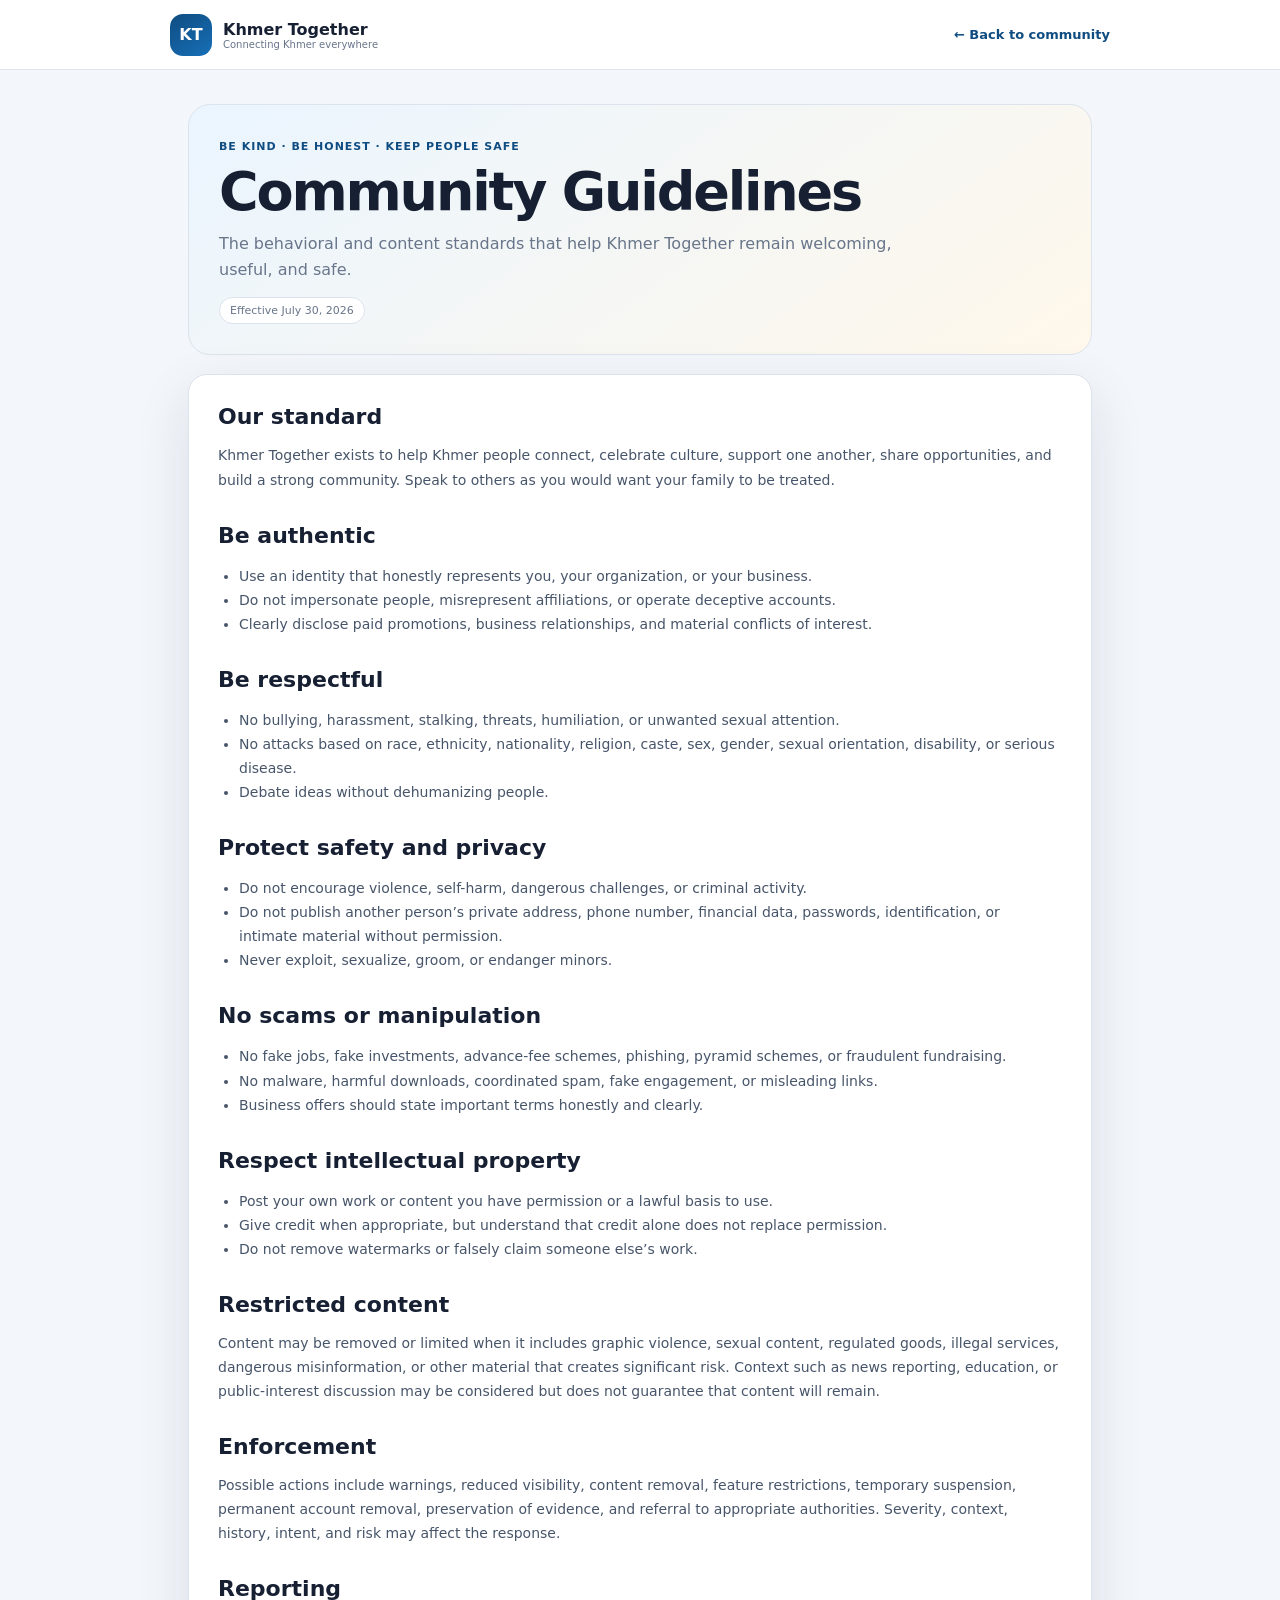
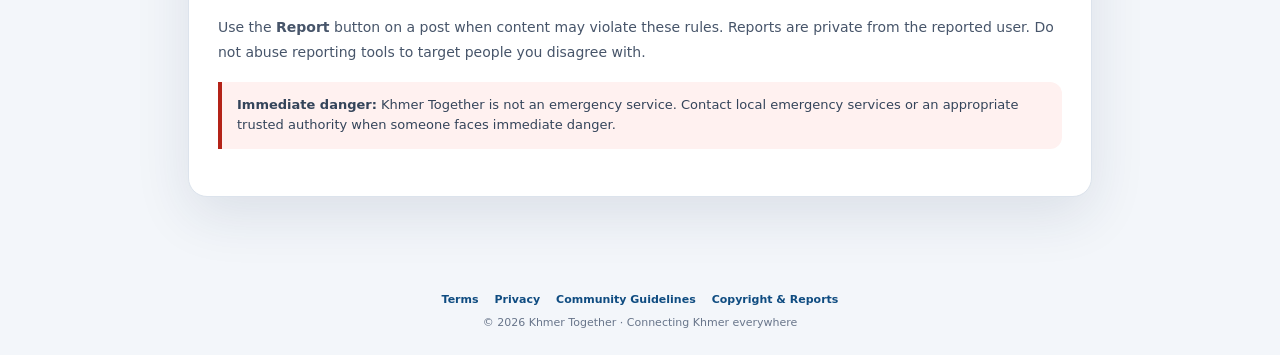
==== guidelines.html @ 00b8fb3c "Add files via upload" ====
<!doctype html>
<html lang="en">
<head>
  <meta charset="utf-8">
  <meta name="viewport" content="width=device-width,initial-scale=1">
  <meta name="description" content="The behavioral and content standards that help Khmer Together remain welcoming, useful, and safe.">
  <meta name="theme-color" content="#0f4c81">
  <title>Community Guidelines · Khmer Together</title>
  <link rel="icon" href="/favicon.svg" type="image/svg+xml">
  <link rel="stylesheet" href="/legal.css">
</head>
<body>
  <header class="legal-topbar">
    <a class="legal-brand" href="/">
      <span class="legal-mark">KT</span>
      <span><strong>Khmer Together</strong><small>Connecting Khmer everywhere</small></span>
    </a>
    <a class="back-link" href="/">← Back to community</a>
  </header>
  <main class="legal-shell">
    <section class="legal-hero">
      <span class="legal-kicker">BE KIND · BE HONEST · KEEP PEOPLE SAFE</span>
      <h1>Community Guidelines</h1>
      <p>The behavioral and content standards that help Khmer Together remain welcoming, useful, and safe.</p>
      <span class="updated">Effective July 30, 2026</span>
    </section>
    <article class="legal-card">
      
<h2>Our standard</h2>
<p>Khmer Together exists to help Khmer people connect, celebrate culture, support one another, share opportunities, and build a strong community. Speak to others as you would want your family to be treated.</p>

<h2>Be authentic</h2>
<ul>
  <li>Use an identity that honestly represents you, your organization, or your business.</li>
  <li>Do not impersonate people, misrepresent affiliations, or operate deceptive accounts.</li>
  <li>Clearly disclose paid promotions, business relationships, and material conflicts of interest.</li>
</ul>

<h2>Be respectful</h2>
<ul>
  <li>No bullying, harassment, stalking, threats, humiliation, or unwanted sexual attention.</li>
  <li>No attacks based on race, ethnicity, nationality, religion, caste, sex, gender, sexual orientation, disability, or serious disease.</li>
  <li>Debate ideas without dehumanizing people.</li>
</ul>

<h2>Protect safety and privacy</h2>
<ul>
  <li>Do not encourage violence, self-harm, dangerous challenges, or criminal activity.</li>
  <li>Do not publish another person’s private address, phone number, financial data, passwords, identification, or intimate material without permission.</li>
  <li>Never exploit, sexualize, groom, or endanger minors.</li>
</ul>

<h2>No scams or manipulation</h2>
<ul>
  <li>No fake jobs, fake investments, advance-fee schemes, phishing, pyramid schemes, or fraudulent fundraising.</li>
  <li>No malware, harmful downloads, coordinated spam, fake engagement, or misleading links.</li>
  <li>Business offers should state important terms honestly and clearly.</li>
</ul>

<h2>Respect intellectual property</h2>
<ul>
  <li>Post your own work or content you have permission or a lawful basis to use.</li>
  <li>Give credit when appropriate, but understand that credit alone does not replace permission.</li>
  <li>Do not remove watermarks or falsely claim someone else’s work.</li>
</ul>

<h2>Restricted content</h2>
<p>Content may be removed or limited when it includes graphic violence, sexual content, regulated goods, illegal services, dangerous misinformation, or other material that creates significant risk. Context such as news reporting, education, or public-interest discussion may be considered but does not guarantee that content will remain.</p>

<h2>Enforcement</h2>
<p>Possible actions include warnings, reduced visibility, content removal, feature restrictions, temporary suspension, permanent account removal, preservation of evidence, and referral to appropriate authorities. Severity, context, history, intent, and risk may affect the response.</p>

<h2>Reporting</h2>
<p>Use the <strong>Report</strong> button on a post when content may violate these rules. Reports are private from the reported user. Do not abuse reporting tools to target people you disagree with.</p>

<div class="notice danger"><strong>Immediate danger:</strong> Khmer Together is not an emergency service. Contact local emergency services or an appropriate trusted authority when someone faces immediate danger.</div>

    </article>
  </main>
  
  <footer class="legal-footer">
    <nav>
      <a href="/terms.html">Terms</a>
      <a href="/privacy.html">Privacy</a>
      <a href="/guidelines.html">Community Guidelines</a>
      <a href="/copyright.html">Copyright &amp; Reports</a>
    </nav>
    <div>© 2026 Khmer Together · Connecting Khmer everywhere</div>
  </footer>

</body>
</html>
---- legal.css ----
:root{
  --blue:#0f4c81;--blue2:#0a3962;--ink:#172033;--muted:#68758a;
  --line:#dce3ec;--soft:#f4f7fb;--card:#fff;--red:#b42318;
  --shadow:0 18px 55px rgba(24,50,82,.11)
}
*{box-sizing:border-box}
html{scroll-behavior:smooth}
body{
  margin:0;background:#f3f6fa;color:var(--ink);
  font-family:Inter,ui-sans-serif,system-ui,-apple-system,BlinkMacSystemFont,"Segoe UI",sans-serif
}
a{color:var(--blue)}
.legal-topbar{
  height:70px;background:rgba(255,255,255,.96);backdrop-filter:blur(12px);
  border-bottom:1px solid var(--line);display:flex;align-items:center;justify-content:space-between;
  padding:0 max(18px,calc((100vw - 940px)/2));position:sticky;top:0;z-index:10
}
.legal-brand{display:flex;align-items:center;gap:11px;text-decoration:none;color:var(--ink)}
.legal-mark{
  width:42px;height:42px;border-radius:13px;background:linear-gradient(145deg,var(--blue),#1770b8);
  color:#fff;font-weight:900;display:grid;place-items:center
}
.legal-brand strong{display:block}.legal-brand small{display:block;color:var(--muted);font-size:10px}
.back-link{text-decoration:none;font-weight:850;font-size:13px}
.legal-shell{max-width:940px;margin:34px auto 70px;padding:0 18px}
.legal-hero{
  padding:30px;border-radius:22px;background:linear-gradient(145deg,#eaf5ff,#fff8eb);
  border:1px solid var(--line);margin-bottom:19px
}
.legal-kicker{font-size:11px;font-weight:900;letter-spacing:.09em;color:var(--blue)}
.legal-hero h1{font-size:clamp(34px,6vw,54px);letter-spacing:-.04em;line-height:1.05;margin:10px 0}
.legal-hero p{max-width:720px;color:var(--muted);line-height:1.65;margin:0}
.updated{display:inline-block;margin-top:14px;background:#fff;border:1px solid var(--line);border-radius:999px;padding:6px 10px;font-size:11px;color:var(--muted)}
.legal-card{background:#fff;border:1px solid var(--line);box-shadow:var(--shadow);border-radius:19px;padding:29px}
.legal-card h2{font-size:22px;margin:31px 0 9px}
.legal-card h2:first-child{margin-top:0}
.legal-card h3{font-size:16px;margin:22px 0 7px}
.legal-card p,.legal-card li{color:#47556a;line-height:1.72;font-size:14px}
.legal-card ul,.legal-card ol{padding-left:21px}
.notice{
  border-left:4px solid var(--blue);background:#eef6fc;border-radius:0 12px 12px 0;
  padding:13px 15px;margin:18px 0;color:#34445a;font-size:13px;line-height:1.6
}
.warning{border-left-color:#c27b00;background:#fff7e5}
.danger{border-left-color:var(--red);background:#fff1f0}
.policy-grid{display:grid;grid-template-columns:1fr 1fr;gap:13px;margin:16px 0}
.policy-box{background:var(--soft);border:1px solid var(--line);border-radius:14px;padding:15px}
.policy-box strong{display:block;margin-bottom:5px}.policy-box p{margin:0;font-size:13px}
.legal-footer{text-align:center;color:var(--muted);font-size:11px;padding:26px 18px}
.legal-footer nav{display:flex;justify-content:center;flex-wrap:wrap;gap:10px 16px;margin-bottom:10px}
.legal-footer a{font-weight:800;text-decoration:none}
@media(max-width:650px){
  .legal-brand small{display:none}.legal-hero,.legal-card{padding:22px}
  .policy-grid{grid-template-columns:1fr}.legal-shell{margin-top:20px}
}
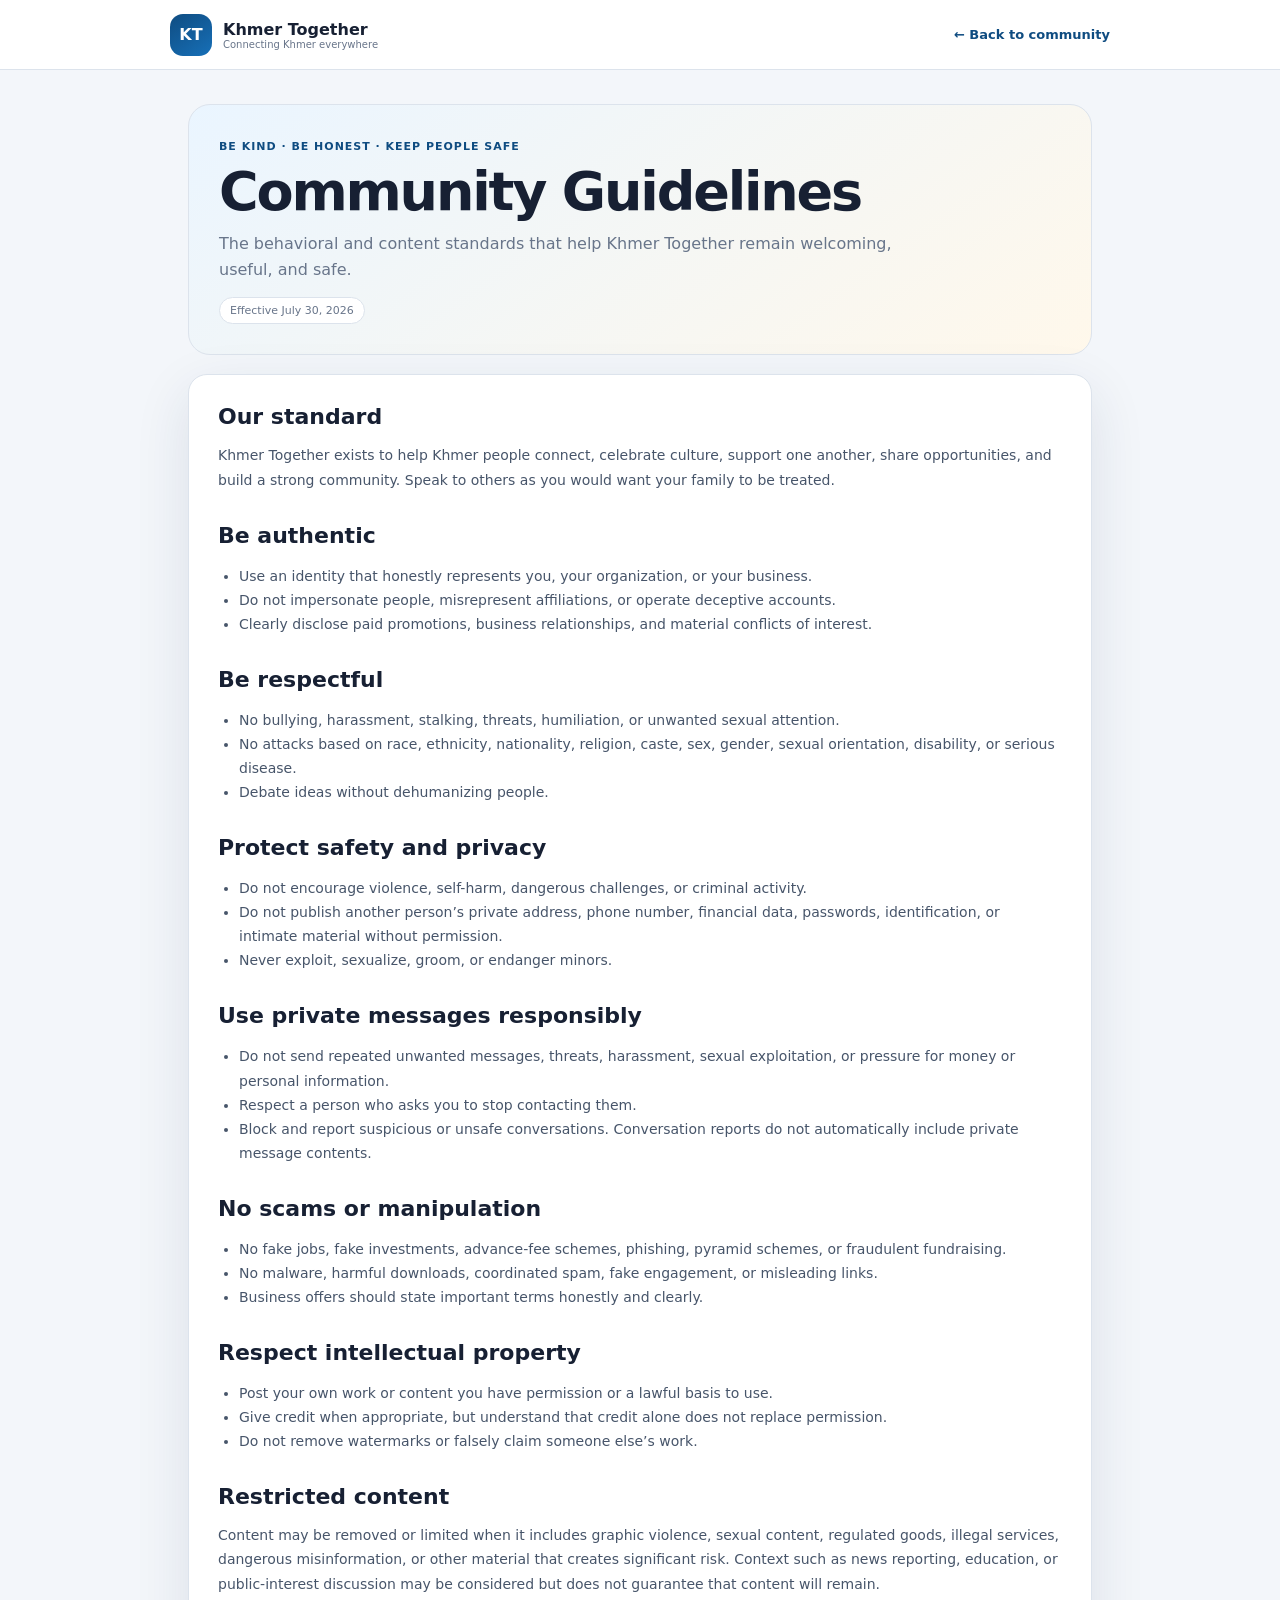
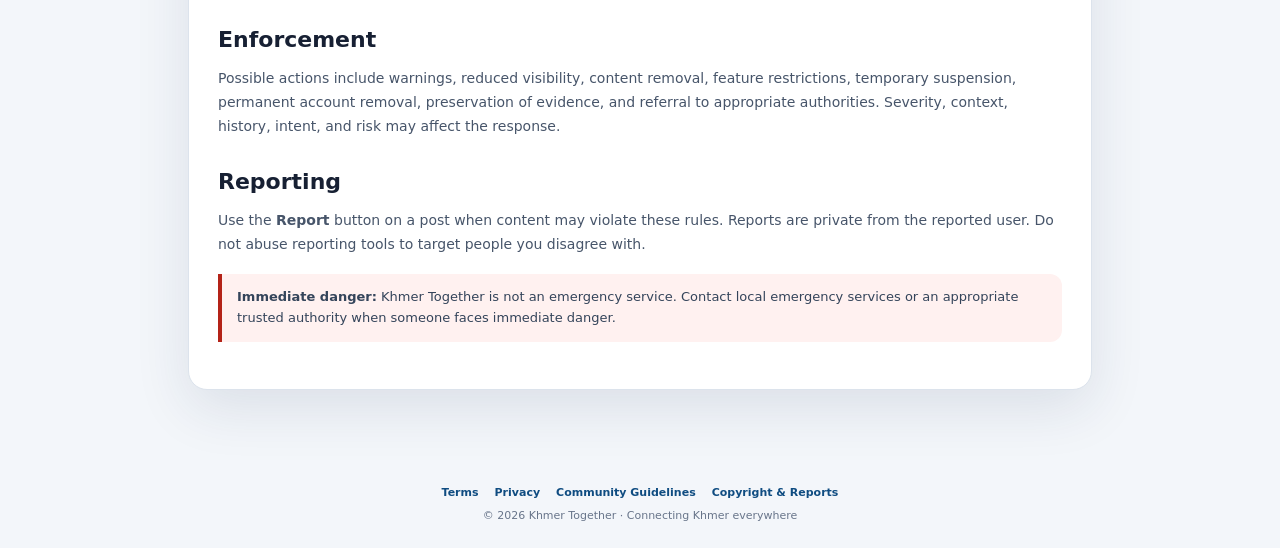
==== commit fda7a771: "Add files via upload" ====
--- a/guidelines.html
+++ b/guidelines.html
@@ -50,6 +50,13 @@
   <li>Never exploit, sexualize, groom, or endanger minors.</li>
 </ul>
 
+<h2>Use private messages responsibly</h2>
+<ul>
+  <li>Do not send repeated unwanted messages, threats, harassment, sexual exploitation, or pressure for money or personal information.</li>
+  <li>Respect a person who asks you to stop contacting them.</li>
+  <li>Block and report suspicious or unsafe conversations. Conversation reports do not automatically include private message contents.</li>
+</ul>
+
 <h2>No scams or manipulation</h2>
 <ul>
   <li>No fake jobs, fake investments, advance-fee schemes, phishing, pyramid schemes, or fraudulent fundraising.</li>
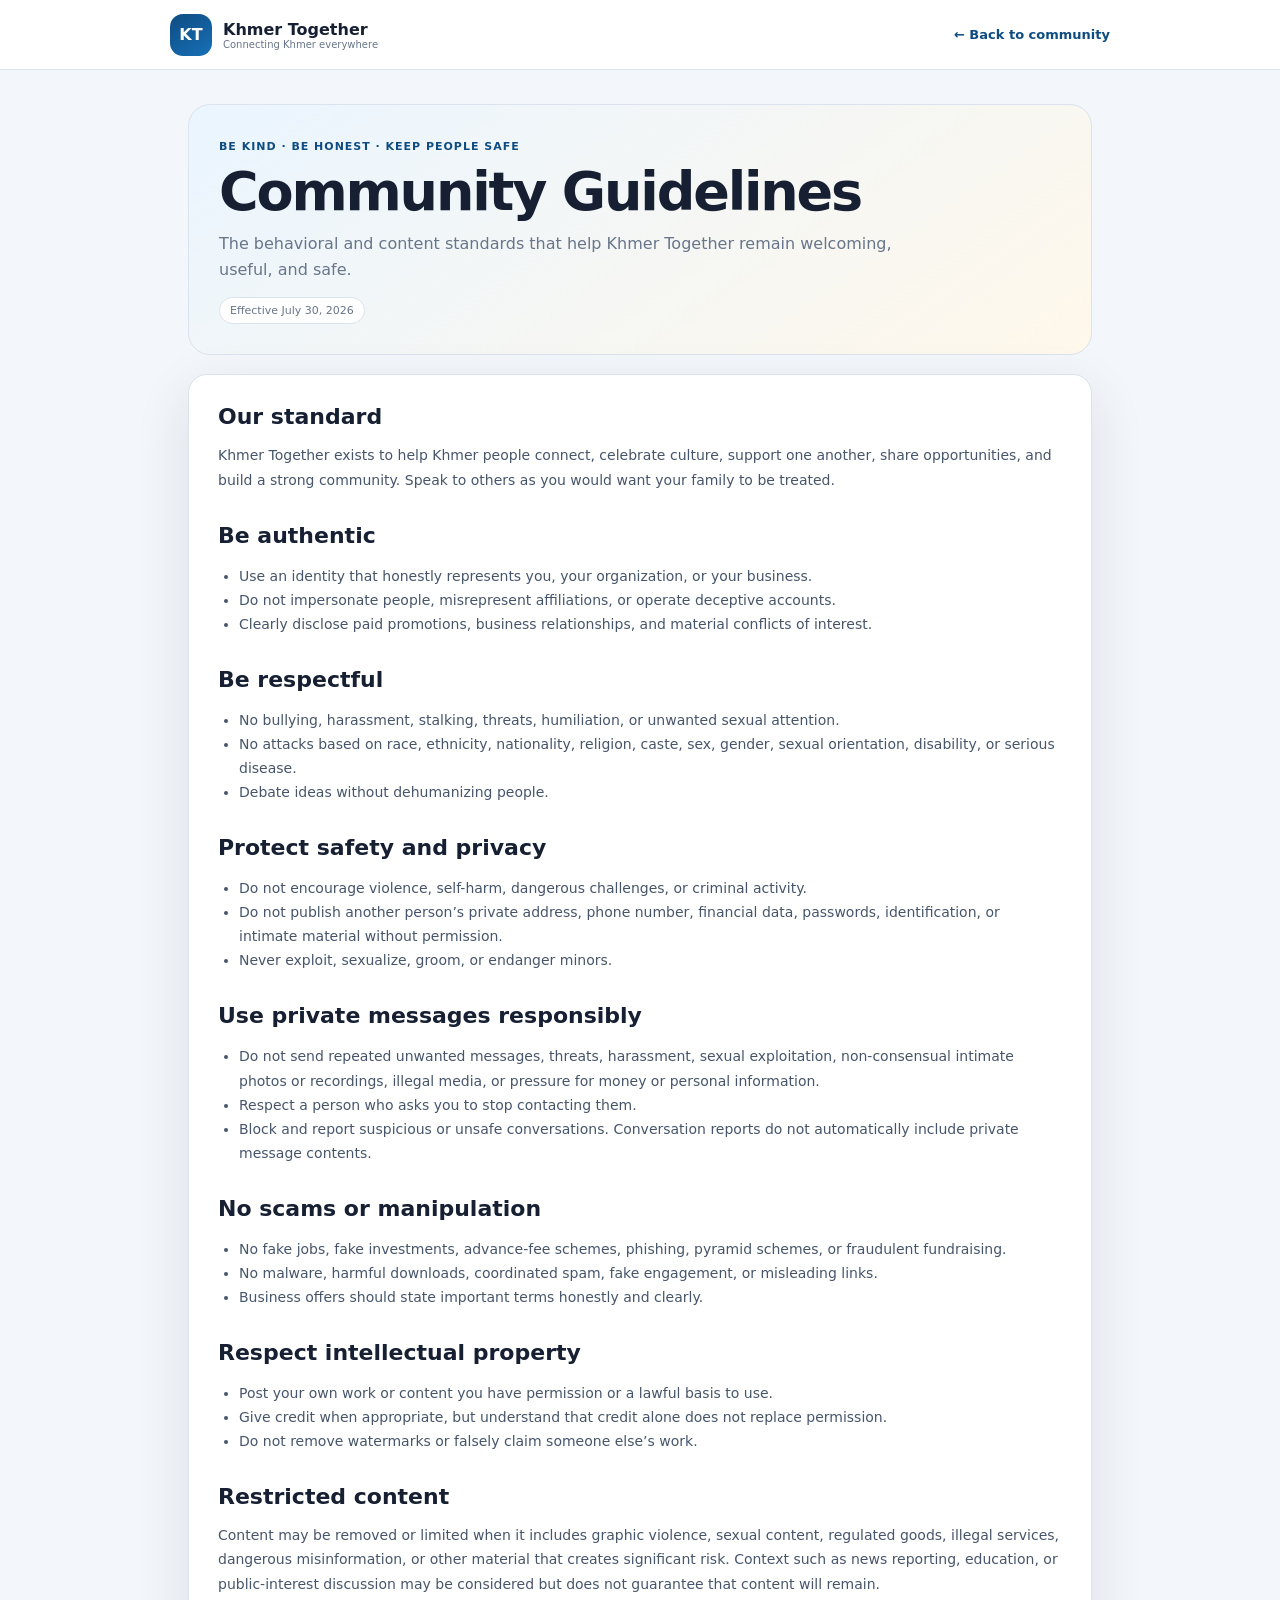
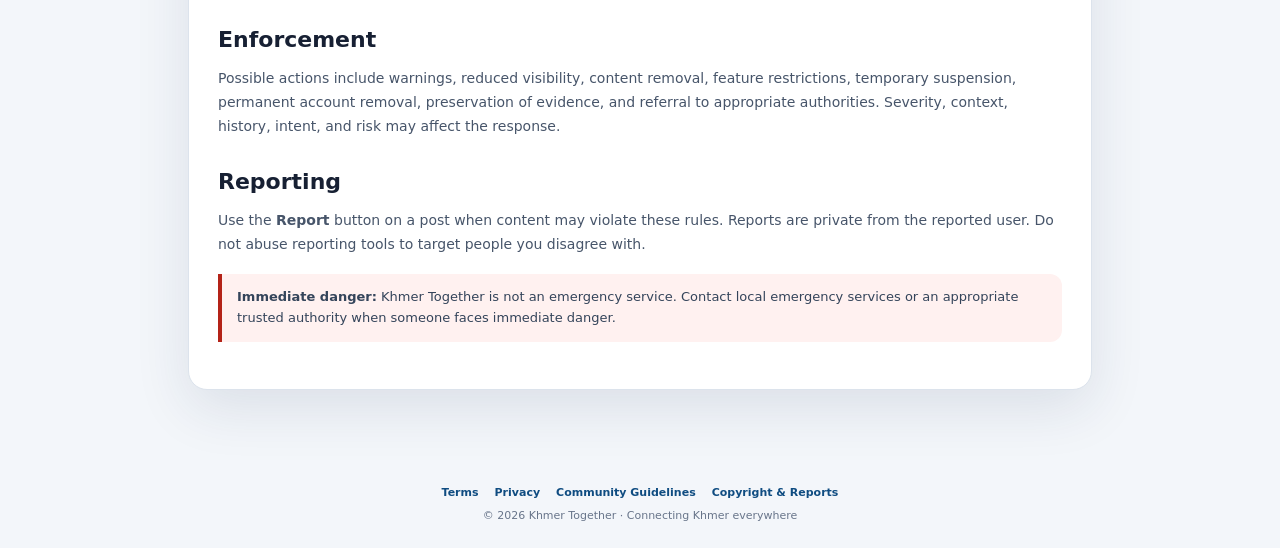
==== commit c8bf7898: "Add files via upload" ====
--- a/guidelines.html
+++ b/guidelines.html
@@ -52,7 +52,7 @@
 
 <h2>Use private messages responsibly</h2>
 <ul>
-  <li>Do not send repeated unwanted messages, threats, harassment, sexual exploitation, or pressure for money or personal information.</li>
+  <li>Do not send repeated unwanted messages, threats, harassment, sexual exploitation, non-consensual intimate photos or recordings, illegal media, or pressure for money or personal information.</li>
   <li>Respect a person who asks you to stop contacting them.</li>
   <li>Block and report suspicious or unsafe conversations. Conversation reports do not automatically include private message contents.</li>
 </ul>
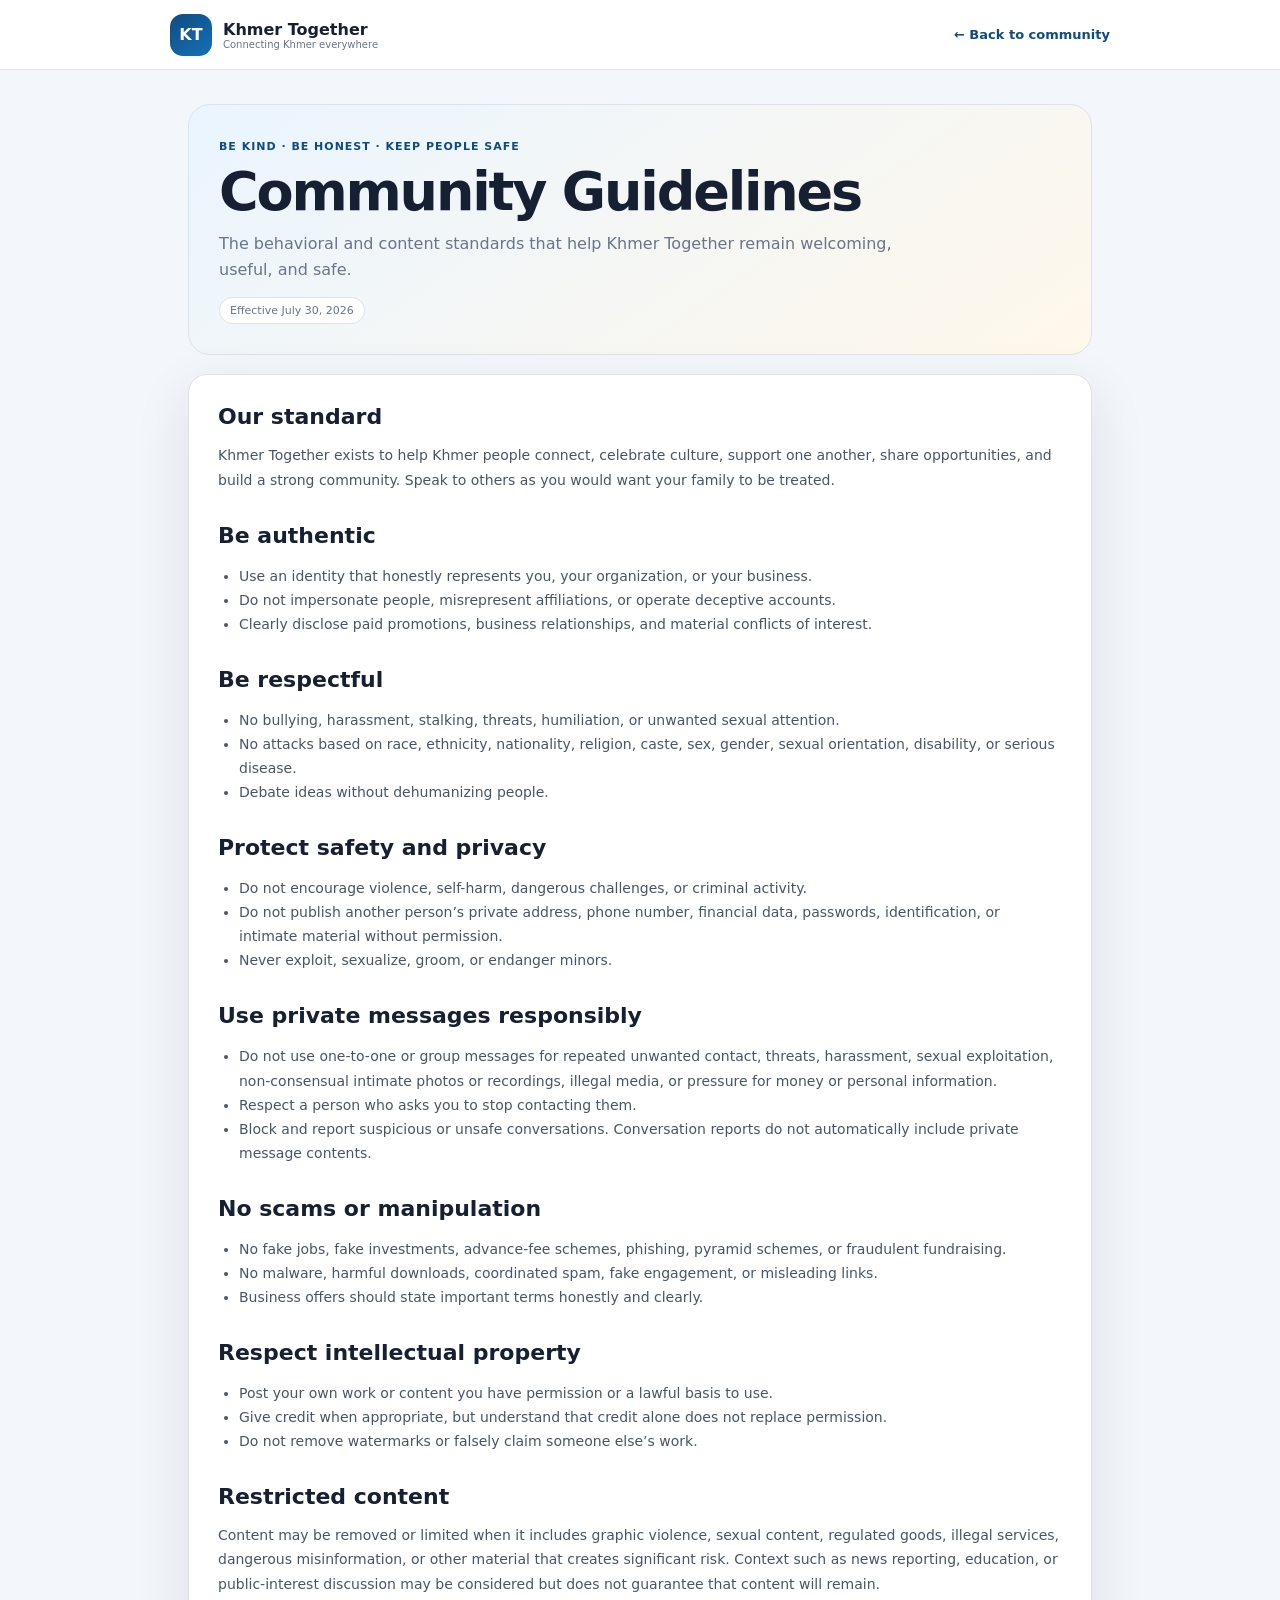
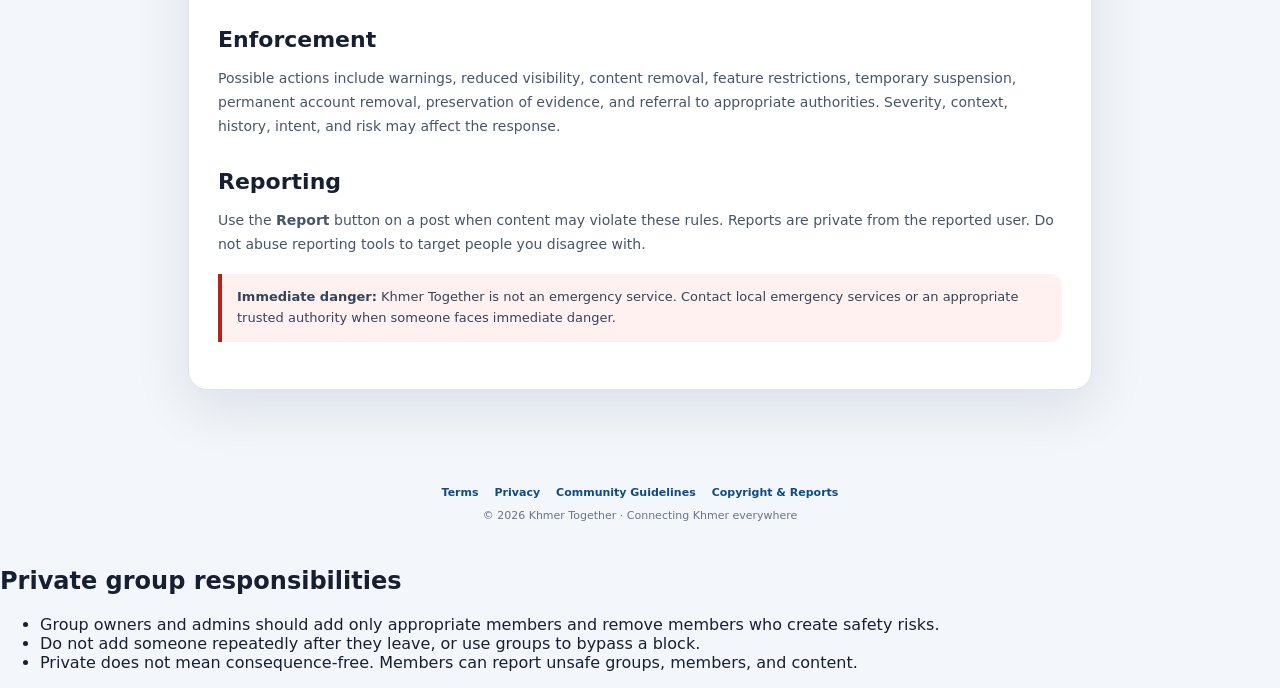
==== commit 7c2f7299: "Add files via upload" ====
--- a/guidelines.html
+++ b/guidelines.html
@@ -52,7 +52,7 @@
 
 <h2>Use private messages responsibly</h2>
 <ul>
-  <li>Do not send repeated unwanted messages, threats, harassment, sexual exploitation, non-consensual intimate photos or recordings, illegal media, or pressure for money or personal information.</li>
+  <li>Do not use one-to-one or group messages for repeated unwanted contact, threats, harassment, sexual exploitation, non-consensual intimate photos or recordings, illegal media, or pressure for money or personal information.</li>
   <li>Respect a person who asks you to stop contacting them.</li>
   <li>Block and report suspicious or unsafe conversations. Conversation reports do not automatically include private message contents.</li>
 </ul>
@@ -97,3 +97,10 @@
 
 </body>
 </html>
+
+<h2>Private group responsibilities</h2>
+<ul>
+  <li>Group owners and admins should add only appropriate members and remove members who create safety risks.</li>
+  <li>Do not add someone repeatedly after they leave, or use groups to bypass a block.</li>
+  <li>Private does not mean consequence-free. Members can report unsafe groups, members, and content.</li>
+</ul>
